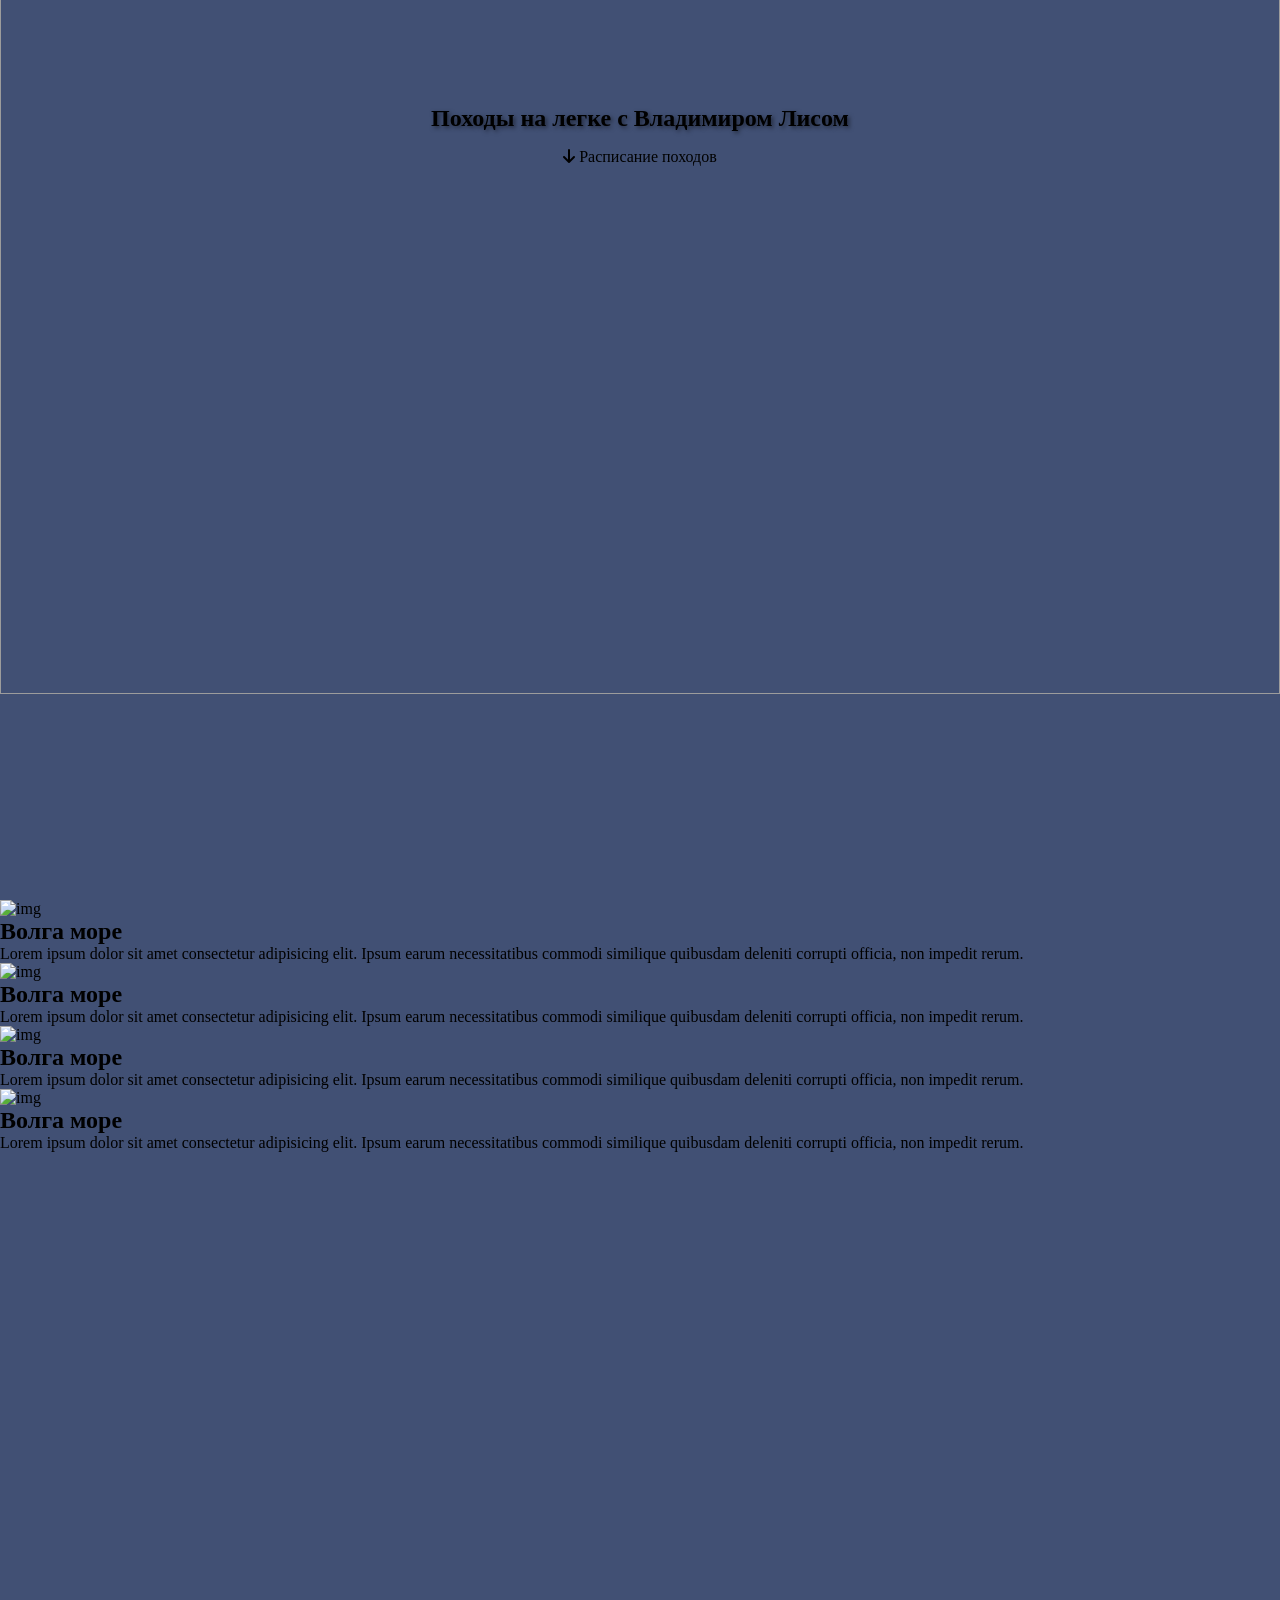
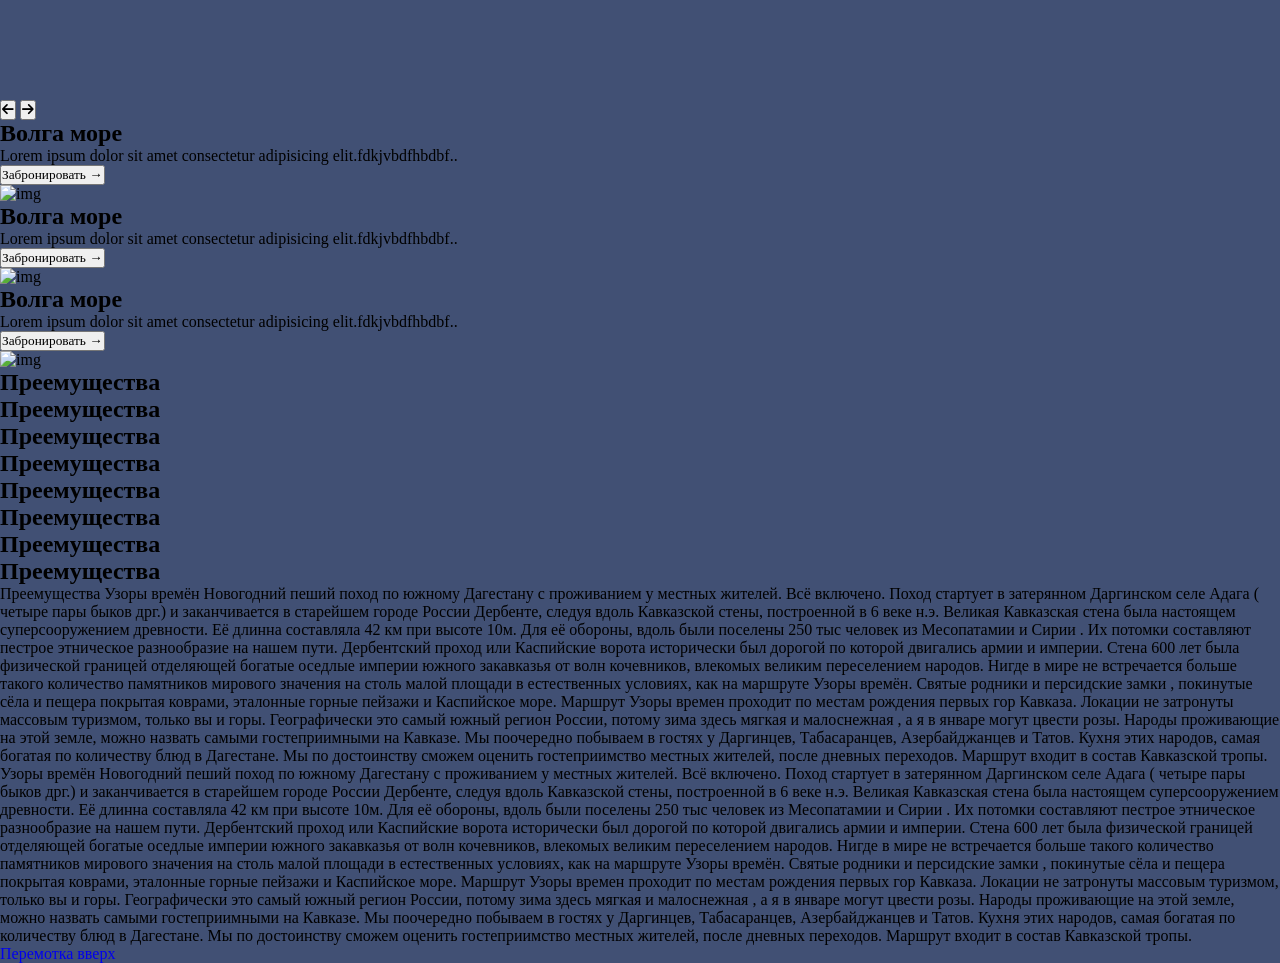
==== schedule.html @ 0742a008 "Add files via upload" ====
<!DOCTYPE html>
<html lang="en">
<head>
    <meta charset="UTF-8">
    <meta name="viewport" content="width=device-width, initial-scale=1.0">
    <title>VolgaMore</title>
    <link rel="stylesheet" href="./style.css">
    <link rel="stylesheet" href="https://cdnjs.cloudflare.com/ajax/libs/font-awesome/6.0.0/css/all.min.css">
    
    <script src="./js/script.js" defer></script>
    <script src="./js/schedule.js" defer></script>
    <script src="./js/footer-loader.js" defer></script>
    <script src="./js/header.js" defer></script>

</head>


<body>

    <main>

        <section id="topDescription" class="topDescription">

            <div class="topDescription-container">

                <img src="styles\schedule\reference\main.jpg" alt="">

                <div class="info-box">

                    <div class="text">
                        <h1>Походы на легке с Владимиром Лисом</h1>
                    </div>

                    <div class="btn-group">

                        <div class="btn">
                            <i class="fa-solid fa-arrow-down"></i>
                            Расписание походов

                        </div>

                    </div>

                </div>

            </div>
            
        </section>

       

        <section class="scheduleItems">

            

            <ul class="videoCarousel-container">
                    <li class="card" onclick="window.location.href='volgaMore.html'">
                        <div class="img">
                            <img src="./video/one.jpg" alt="img" draggable="false">
                        </div>
                        
                        <h2>Волга море</h2>
                        <p>Lorem ipsum dolor sit amet consectetur adipisicing elit. Ipsum earum necessitatibus commodi similique quibusdam deleniti corrupti officia, non impedit rerum.</p>
                    </li>
            </ul>

            <ul class="videoCarousel-container">

                <li class="card" onclick="window.location.href='volgaMore.html'">
                    <div class="img">
                        <img src="./video/one.jpg" alt="img" draggable="false">
                    </div>
                    
                    <h2>Волга море</h2>
                    <p>Lorem ipsum dolor sit amet consectetur adipisicing elit. Ipsum earum necessitatibus commodi similique quibusdam deleniti corrupti officia, non impedit rerum.</p>
                </li>
            </ul>

            <ul class="videoCarousel-container">

                <li class="card" onclick="window.location.href='volgaMore.html'">
                    <div class="img">
                        <img src="./video/one.jpg" alt="img" draggable="false">
                    </div>
                    
                    <h2>Волга море</h2>
                    <p>Lorem ipsum dolor sit amet consectetur adipisicing elit. Ipsum earum necessitatibus commodi similique quibusdam deleniti corrupti officia, non impedit rerum.</p>
                </li>
            </ul>

            <ul class="videoCarousel-container">

                <li class="card" onclick="window.location.href='volgaMore.html'">
                    <div class="img">
                        <img src="./video/one.jpg" alt="img" draggable="false">
                    </div>
                    
                    <h2>Волга море</h2>
                    <p>Lorem ipsum dolor sit amet consectetur adipisicing elit. Ipsum earum necessitatibus commodi similique quibusdam deleniti corrupti officia, non impedit rerum.</p>
                </li>
            </ul>

           

        </section>



        <section class="discriptionSchedule">
     

            <div class="features-container" id="scheduleCarousel">
                
                <!-- Кнопки навигации -->

                    <div class="carousel-controls">

                            <button id="prevCard" class="nav-arrow"><i class="fa-solid fa-arrow-left"></i></button>
                            <button id="nextCard" class="nav-arrow"><i class="fa-solid fa-arrow-right"></i></button>
                    </div>
                            
                        <!-- Карточка 1 -->
                    <div class="cardfeature" data-index="0" id="cardfeature1">

                        
                    <div class="left-partD">

                        <div class="intPart">
                        <h2>Волга море</h2>
                    </div>
                        
                        <p>Lorem ipsum dolor sit amet consectetur adipisicing elit.fdkjvbdfhbdbf..</p>
                        <button class="btn">Забронировать →</button>
                        
                    </div>

                    <div class="img">
                        <img src="./video/one.jpg" alt="img" draggable="false">
                    </div>

                    </div>

                    <!-- Карточка 2 -->
                    <div class="cardfeature" data-index="1" id="cardfeature2">
                        

                        <div class="left-partD">

                            <div class="intPart">
                            <h2>Волга море</h2>
                            </div>
                        
                            <p>Lorem ipsum dolor sit amet consectetur adipisicing elit.fdkjvbdfhbdbf..</p>
                            <button class="btn">Забронировать →</button>
                        
                        </div>

                        <div class="img">
                            <img src="./video/two.jpg" alt="img" draggable="false">
                        </div>

                    </div>

                    <!-- Карточка 3 -->
                    <div class="cardfeature" data-index="2" id="cardfeature3">
                    
                       <div class="left-partD">

                            <div class="intPart">
                            <h2>Волга море</h2>
                            </div>
                        
                            <p>Lorem ipsum dolor sit amet consectetur adipisicing elit.fdkjvbdfhbdbf..</p>
                            <button class="btn">Забронировать →</button>
                        
                        </div>

                        <div class="img">
                            <img src="./video/three.jpg" alt="img" draggable="false">
                        </div>
                </div>

            </div>       

            <div class="schedule-testimony">

            <h1>Преемущества</h1>
            <h1>Преемущества</h1>
            <h1>Преемущества</h1>
            <h1>Преемущества</h1>
            <h1>Преемущества</h1>
            <h1>Преемущества</h1>
            <h1>Преемущества</h1>
            <h1>Преемущества</h1>
            <p>Преемущества  Узоры времён
                Новогодний  пеший  поход по южному Дагестану  с проживанием  у местных жителей.  Всё включено.
                Поход стартует в затерянном Даргинском селе Адага ( четыре пары быков дрг.) и заканчивается   в старейшем городе России Дербенте, следуя вдоль Кавказской стены,  построенной в 6 веке н.э. Великая Кавказская стена была настоящем суперсооружением древности. Её длинна составляла 42 км при высоте 10м. Для её обороны, вдоль были поселены  250 тыс человек из Месопатамии и Сирии . Их потомки составляют пестрое этническое разнообразие на нашем пути. Дербентский проход или Каспийские ворота исторически был дорогой по которой двигались армии и империи.
                Стена 600 лет была физической границей отделяющей богатые оседлые империи южного закавказья от волн кочевников, влекомых великим переселением народов.
                Нигде в мире не встречается больше такого количество памятников мирового значения на столь малой площади в естественных условиях, как на маршруте Узоры времён.
                Святые родники и персидские замки , покинутые сёла и пещера покрытая коврами, эталонные горные  пейзажи и Каспийское море. 
                Маршрут Узоры времен проходит по местам рождения первых гор Кавказа. Локации не затронуты массовым туризмом, только вы и горы.
                Географически это самый южный регион России, потому зима здесь мягкая и малоснежная , а я в январе могут цвести розы. 
                Народы проживающие на этой земле,  можно назвать самыми гостеприимными на Кавказе. Мы  поочередно побываем в гостях у Даргинцев, Табасаранцев, Азербайджанцев и Татов. Кухня этих народов, самая богатая по количеству блюд в Дагестане. Мы по достоинству сможем оценить гостеприимство местных жителей,  после дневных переходов.
                Маршрут входит в состав Кавказской тропы.
                Узоры времён
                Новогодний  пеший  поход по южному Дагестану  с проживанием  у местных жителей.  Всё включено.
                Поход стартует в затерянном Даргинском селе Адага ( четыре пары быков дрг.) и заканчивается   в старейшем городе России Дербенте, следуя вдоль Кавказской стены,  построенной в 6 веке н.э. Великая Кавказская стена была настоящем суперсооружением древности. Её длинна составляла 42 км при высоте 10м. Для её обороны, вдоль были поселены  250 тыс человек из Месопатамии и Сирии . Их потомки составляют пестрое этническое разнообразие на нашем пути. Дербентский проход или Каспийские ворота исторически был дорогой по которой двигались армии и империи.
                Стена 600 лет была физической границей отделяющей богатые оседлые империи южного закавказья от волн кочевников, влекомых великим переселением народов.
                Нигде в мире не встречается больше такого количество памятников мирового значения на столь малой площади в естественных условиях, как на маршруте Узоры времён.
                Святые родники и персидские замки , покинутые сёла и пещера покрытая коврами, эталонные горные  пейзажи и Каспийское море. 
                Маршрут Узоры времен проходит по местам рождения первых гор Кавказа. Локации не затронуты массовым туризмом, только вы и горы.
                Географически это самый южный регион России, потому зима здесь мягкая и малоснежная , а я в январе могут цвести розы. 
                Народы проживающие на этой земле,  можно назвать самыми гостеприимными на Кавказе. Мы  поочередно побываем в гостях у Даргинцев, Табасаранцев, Азербайджанцев и Татов. Кухня этих народов, самая богатая по количеству блюд в Дагестане. Мы по достоинству сможем оценить гостеприимство местных жителей,  после дневных переходов.
                Маршрут входит в состав Кавказской тропы.

            </p>

            </div>
            

            <div class="scrollUp">
            <a href="#" class="btn">Перемотка вверх</a>
        </div>


        </section>


        
        
        
        <div id="footer-placeholder"></div>


    </main>

    


    


</body>
---- style.css ----
@import "./elements/header/header.css";
@import "./elements/runstrok/runtrips.css";
@import "./elements/footer/footer.css";





@import "./styles/videoCarousel.css";
@import "./styles/about.css";


@import "./styles/navForPoxod.css";
@import "./styles/contactFormSection.css";
@import "./styles/fotoFromBento.css";

@import "./styles/opinion.css";
@import "./styles/video-carousel.css";
@import "./styles/schedule/schedule.css";
@import "./styles/schedule/discription.css";

@import "./styles/roors/root.css";

@import "./videoSection/videoMain.css";

@import "./fotoSection/fotoStylesMain.css";
@import "./fotoSection/forGeneralFotoAlbom.css";











*{
    margin: 0;
    padding: 0;
    box-sizing: border-box;
    font-family: 'Poppins';
    text-decoration: none;
    scroll-behavior: smooth;
    list-style: none;
    
    
}


html{
     height: 100%;
}

body{
    height: 100%;
    display: flex;
    flex-direction: column;
    min-height: 100vh;
    background-color: rgb(65, 80, 116);
}



section{
   
    min-height: 50rem;
    width: 100%;
    position: relative;
    

    
}

.topDescription {
    display: flex;
    align-items: center;
    justify-content: center;
    padding: 0;
    margin: 0;
    position: relative;
    width: 100%;
    height: 100vh; /* Make section full viewport height */
     z-index: 1;

}

.topDescription .topDescription-container {
    display: flex;
    align-items: center;
    justify-content: center;
    position: relative;
    width: 100%;
    height: 100%; /* Take full height of parent */
}

.topDescription-container img {
    width: 100%;
    height: 90%;
    object-fit: cover; /* Cover entire area without distortion */
    display: block;
    margin-top: -10rem;
    filter: brightness(0.8) contrast(1.1); /* Darker with slightly more contrast */
}

.info-box {
    position: absolute;
    top: 15%; /* Center vertically */
    left: 50%;
    transform: translate(-50%, -50%); /* Perfect centering */
    text-align: center;
    z-index: 10;
    width: 100%;
    padding: 2rem;
}

.info-box .text h1 {
    margin-bottom: 1rem;
    text-shadow: 2px 2px 4px rgba(0, 0, 0, 0.5);
}

.btn-group {
    display: flex;
    justify-content: center;
    gap: 1rem;
}







@media (max-width: 360px) {
    
    .section{
    max-height: 30rem;
    width: 100%;
    color: blueviolet;
    
}
}
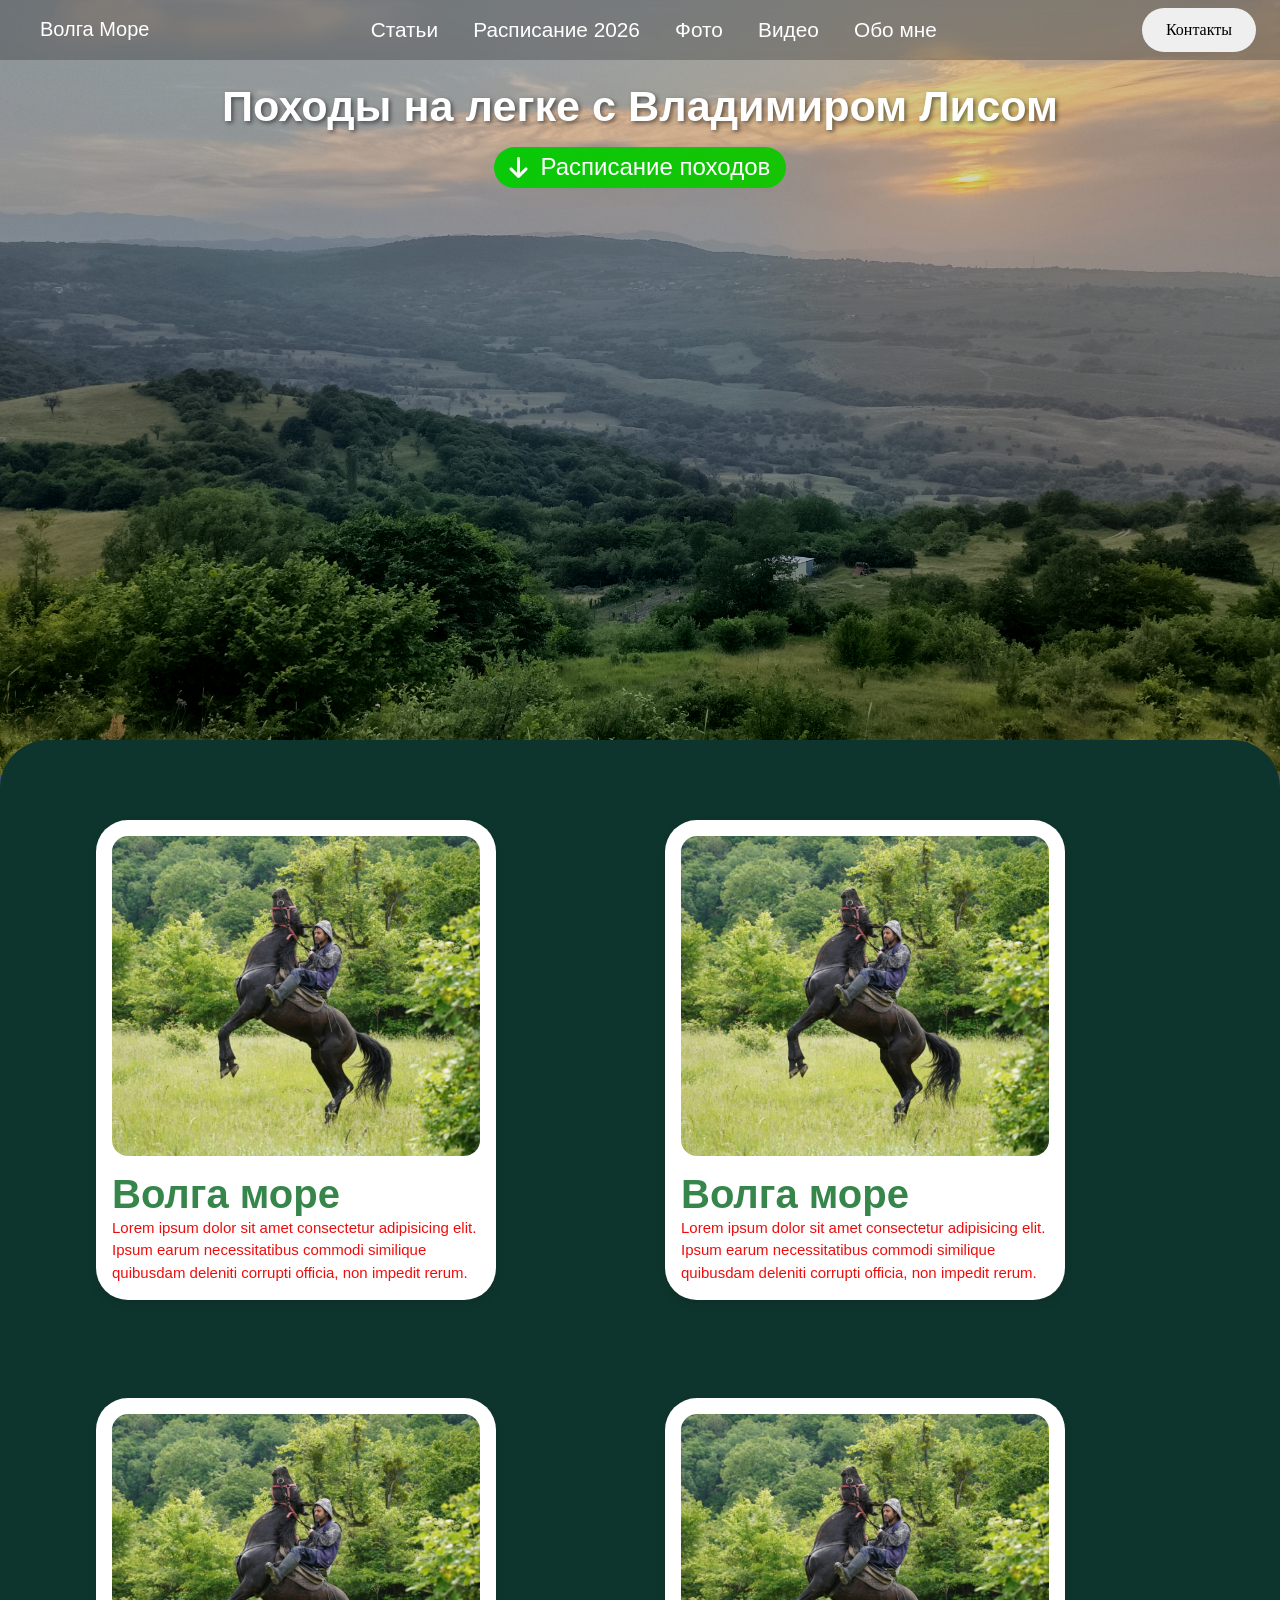
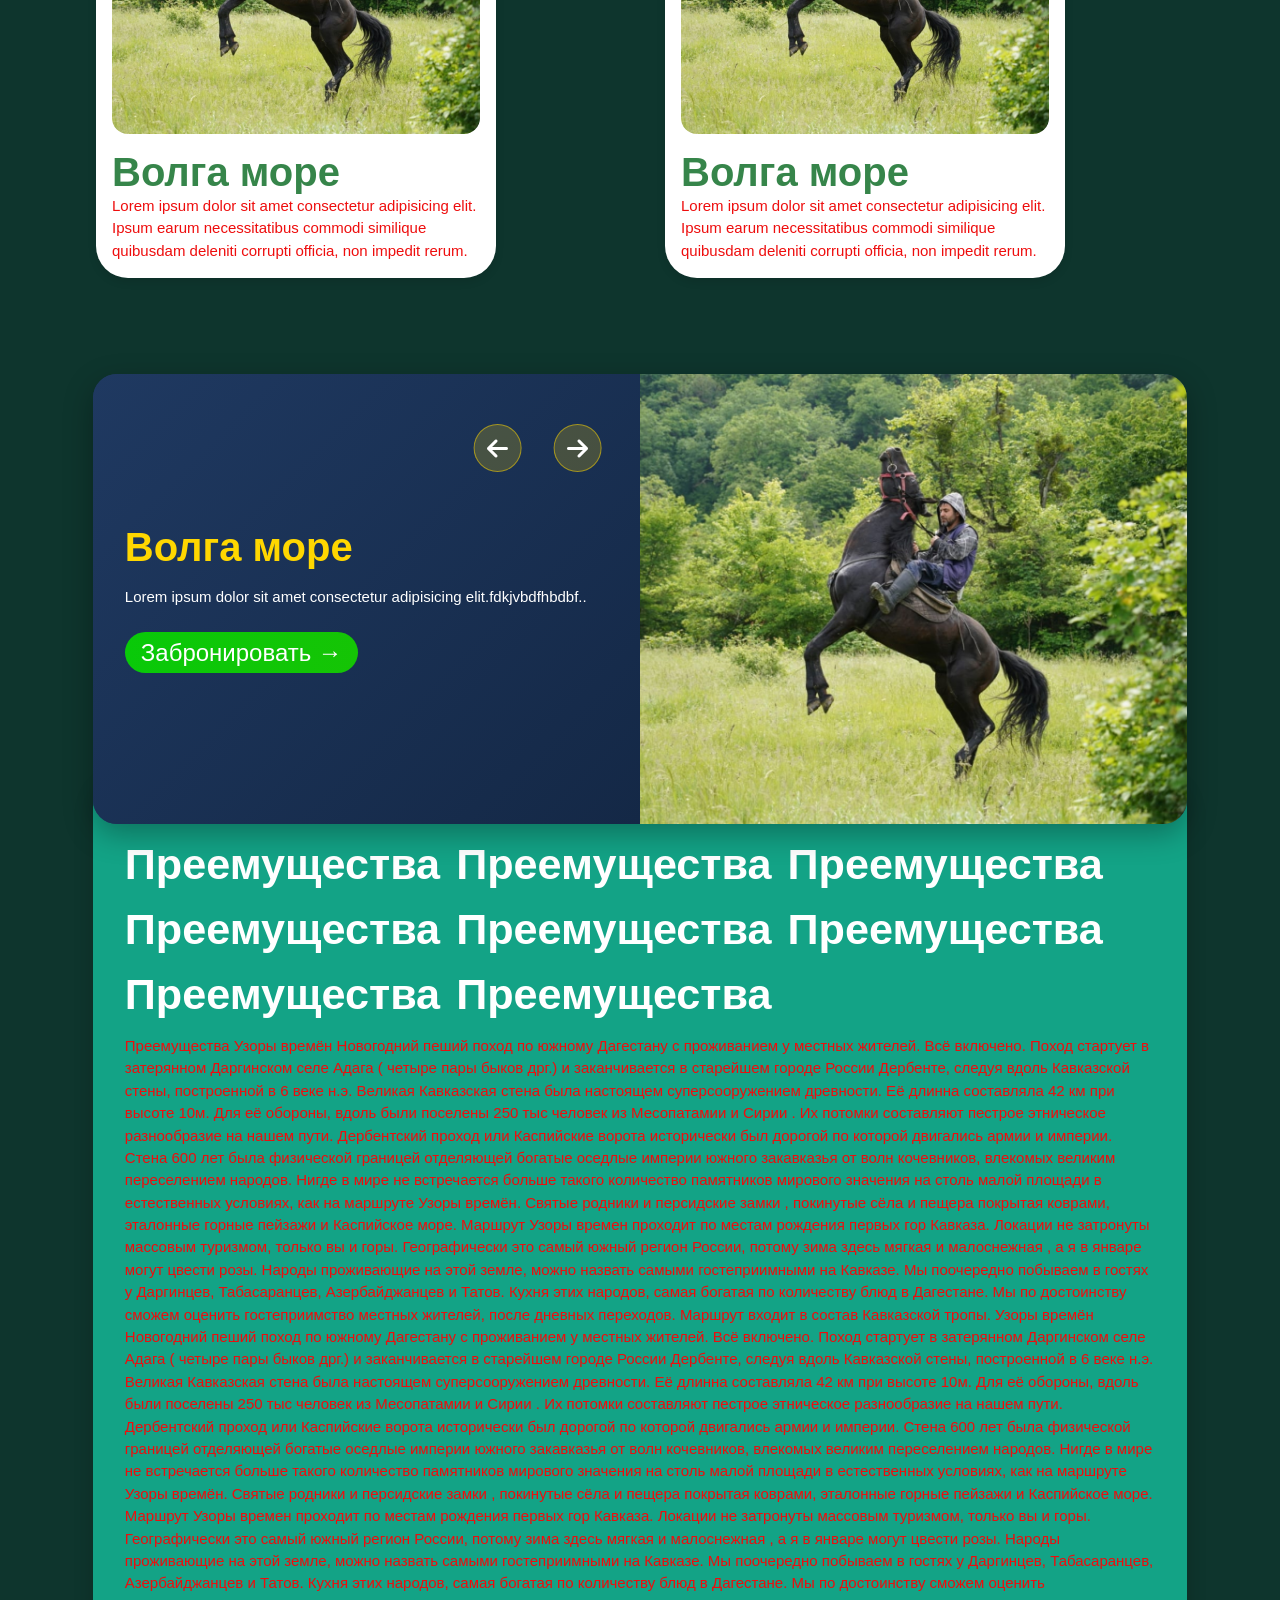
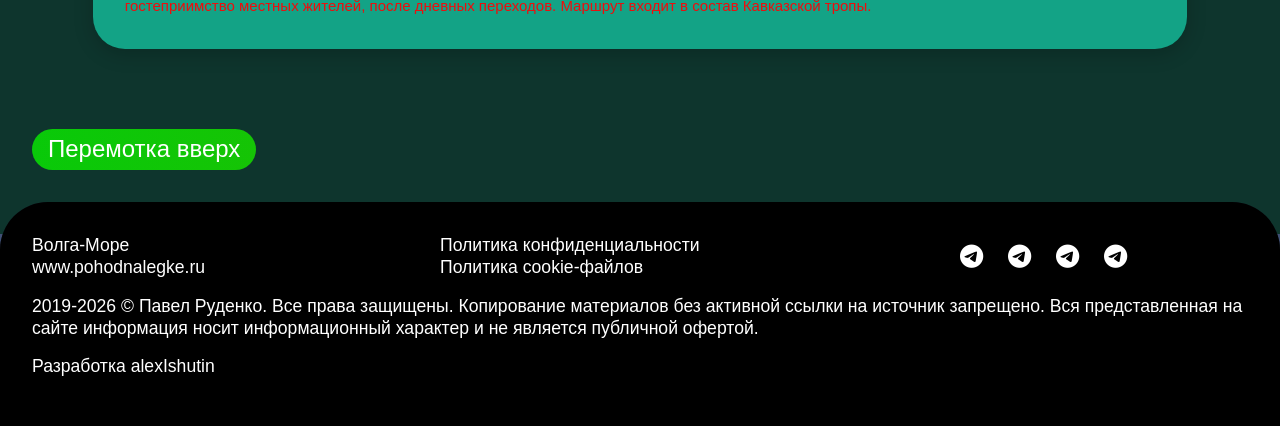
==== commit cff37919: "begin" ====
--- a/schedule.html
+++ b/schedule.html
@@ -4,14 +4,14 @@
     <meta charset="UTF-8">
     <meta name="viewport" content="width=device-width, initial-scale=1.0">
     <title>VolgaMore</title>
-    <link rel="stylesheet" href="./style.css">
+
+    <link rel="stylesheet" href="/stile.css">
+
     <link rel="stylesheet" href="https://cdnjs.cloudflare.com/ajax/libs/font-awesome/6.0.0/css/all.min.css">
-    
-    <script src="./js/script.js" defer></script>
-    <script src="./js/schedule.js" defer></script>
-    <script src="./js/footer-loader.js" defer></script>
-    <script src="./js/header.js" defer></script>
-
+
+    <script src="/js/schedule.js" defer></script>
+     <script src="/js/script.js" defer></script>
+    <script src="/js/header.js" defer></script>
 </head>
 
 
@@ -23,7 +23,7 @@
 
             <div class="topDescription-container">
 
-                <img src="styles\schedule\reference\main.jpg" alt="">
+                <img src="styles/schedule/reference/main.jpg" alt="">
 
                 <div class="info-box">
 
@@ -56,7 +56,7 @@
             <ul class="videoCarousel-container">
                     <li class="card" onclick="window.location.href='volgaMore.html'">
                         <div class="img">
-                            <img src="./video/one.jpg" alt="img" draggable="false">
+                            <img src="/video/one.jpg" alt="img" draggable="false">
                         </div>
                         
                         <h2>Волга море</h2>
@@ -68,7 +68,7 @@
 
                 <li class="card" onclick="window.location.href='volgaMore.html'">
                     <div class="img">
-                        <img src="./video/one.jpg" alt="img" draggable="false">
+                        <img src="/video/one.jpg" alt="img" draggable="false">
                     </div>
                     
                     <h2>Волга море</h2>
@@ -80,7 +80,7 @@
 
                 <li class="card" onclick="window.location.href='volgaMore.html'">
                     <div class="img">
-                        <img src="./video/one.jpg" alt="img" draggable="false">
+                        <img src="/video/one.jpg" alt="img" draggable="false">
                     </div>
                     
                     <h2>Волга море</h2>
@@ -92,7 +92,7 @@
 
                 <li class="card" onclick="window.location.href='volgaMore.html'">
                     <div class="img">
-                        <img src="./video/one.jpg" alt="img" draggable="false">
+                        <img src="/video/one.jpg" alt="img" draggable="false">
                     </div>
                     
                     <h2>Волга море</h2>
@@ -135,7 +135,7 @@
                     </div>
 
                     <div class="img">
-                        <img src="./video/one.jpg" alt="img" draggable="false">
+                        <img src="/video/one.jpg" alt="img" draggable="false">
                     </div>
 
                     </div>
@@ -156,7 +156,7 @@
                         </div>
 
                         <div class="img">
-                            <img src="./video/two.jpg" alt="img" draggable="false">
+                            <img src="/video/fore.jpg" alt="img" draggable="false">
                         </div>
 
                     </div>
@@ -176,7 +176,7 @@
                         </div>
 
                         <div class="img">
-                            <img src="./video/three.jpg" alt="img" draggable="false">
+                            <img src="/video/five.jpg" alt="img" draggable="false">
                         </div>
                 </div>
 
@@ -237,7 +237,7 @@
     
 
 
-    
+    <script src="./js/footer-loader.js" defer></script>
 
 
 </body>
--- a/stile.css
+++ b/stile.css
@@ -0,0 +1,148 @@
+
+
+
+@import "/elements/header/header.css";
+@import "/elements/runStrok/runStrips.css";
+@import "/elements/footer/footer.css";
+
+
+
+
+
+@import "/styles/videoCarousel.css";
+@import "/styles/about.css";
+@import "/styles/respons.css";
+@import "/styles/header.css";
+@import "/styles/navForPoxod.css";
+@import "/styles/contactFormSection.css";
+@import "/styles/fotoFromBento.css";
+@import "/styles/footer.css";
+@import "/styles/opinion.css";
+@import "/styles/video-carousel.css";
+@import "/styles/schedule/schedule.css";
+@import "/styles/schedule/discription.css";
+@import "/styles/roors/root.css";
+
+
+@import "/videoSection/videoMain.css";
+
+
+
+@import "/fotoSection/fotoStylesMain.css";
+@import "/fotoSection/forGeneralFotoAlbom.css";
+
+
+
+
+
+
+
+
+
+
+
+*{
+    margin: 0;
+    padding: 0;
+    box-sizing: border-box;
+    font-family: 'Poppins';
+    text-decoration: none;
+    scroll-behavior: smooth;
+    list-style: none;
+    
+    
+}
+
+
+html{
+     height: 100%;
+}
+
+body{
+    height: 100%;
+    display: flex;
+    flex-direction: column;
+    min-height: 100vh;
+    background-color: rgb(65, 80, 116);
+}
+
+
+
+section{
+   
+    min-height: 50rem;
+    width: 100%;
+    position: relative;
+    
+
+    
+}
+
+.topDescription {
+    display: flex;
+    align-items: center;
+    justify-content: center;
+    padding: 0;
+    margin: 0;
+    position: relative;
+    width: 100%;
+    height: 100vh; /* Make section full viewport height */
+     z-index: 1;
+
+}
+
+.topDescription .topDescription-container {
+    display: flex;
+    align-items: center;
+    justify-content: center;
+    position: relative;
+    width: 100%;
+    height: 100%; /* Take full height of parent */
+}
+
+.topDescription-container img {
+    width: 100%;
+    height: 90%;
+    object-fit: cover; /* Cover entire area without distortion */
+    display: block;
+    margin-top: -10rem;
+    filter: brightness(0.8) contrast(1.1); /* Darker with slightly more contrast */
+}
+
+.info-box {
+    position: absolute;
+    top: 15%; /* Center vertically */
+    left: 50%;
+    transform: translate(-50%, -50%); /* Perfect centering */
+    text-align: center;
+    z-index: 10;
+    width: 100%;
+    padding: 2rem;
+}
+
+.info-box .text h1 {
+    margin-bottom: 1rem;
+    text-shadow: 2px 2px 4px rgba(0, 0, 0, 0.5);
+}
+
+.btn-group {
+    display: flex;
+    justify-content: center;
+    gap: 1rem;
+}
+
+
+
+
+
+
+
+@media (maxwidth: 360px) {
+    
+    .section{
+    max-height: 30rem;
+    width: 100%;
+    color: blueviolet;
+    
+}
+}
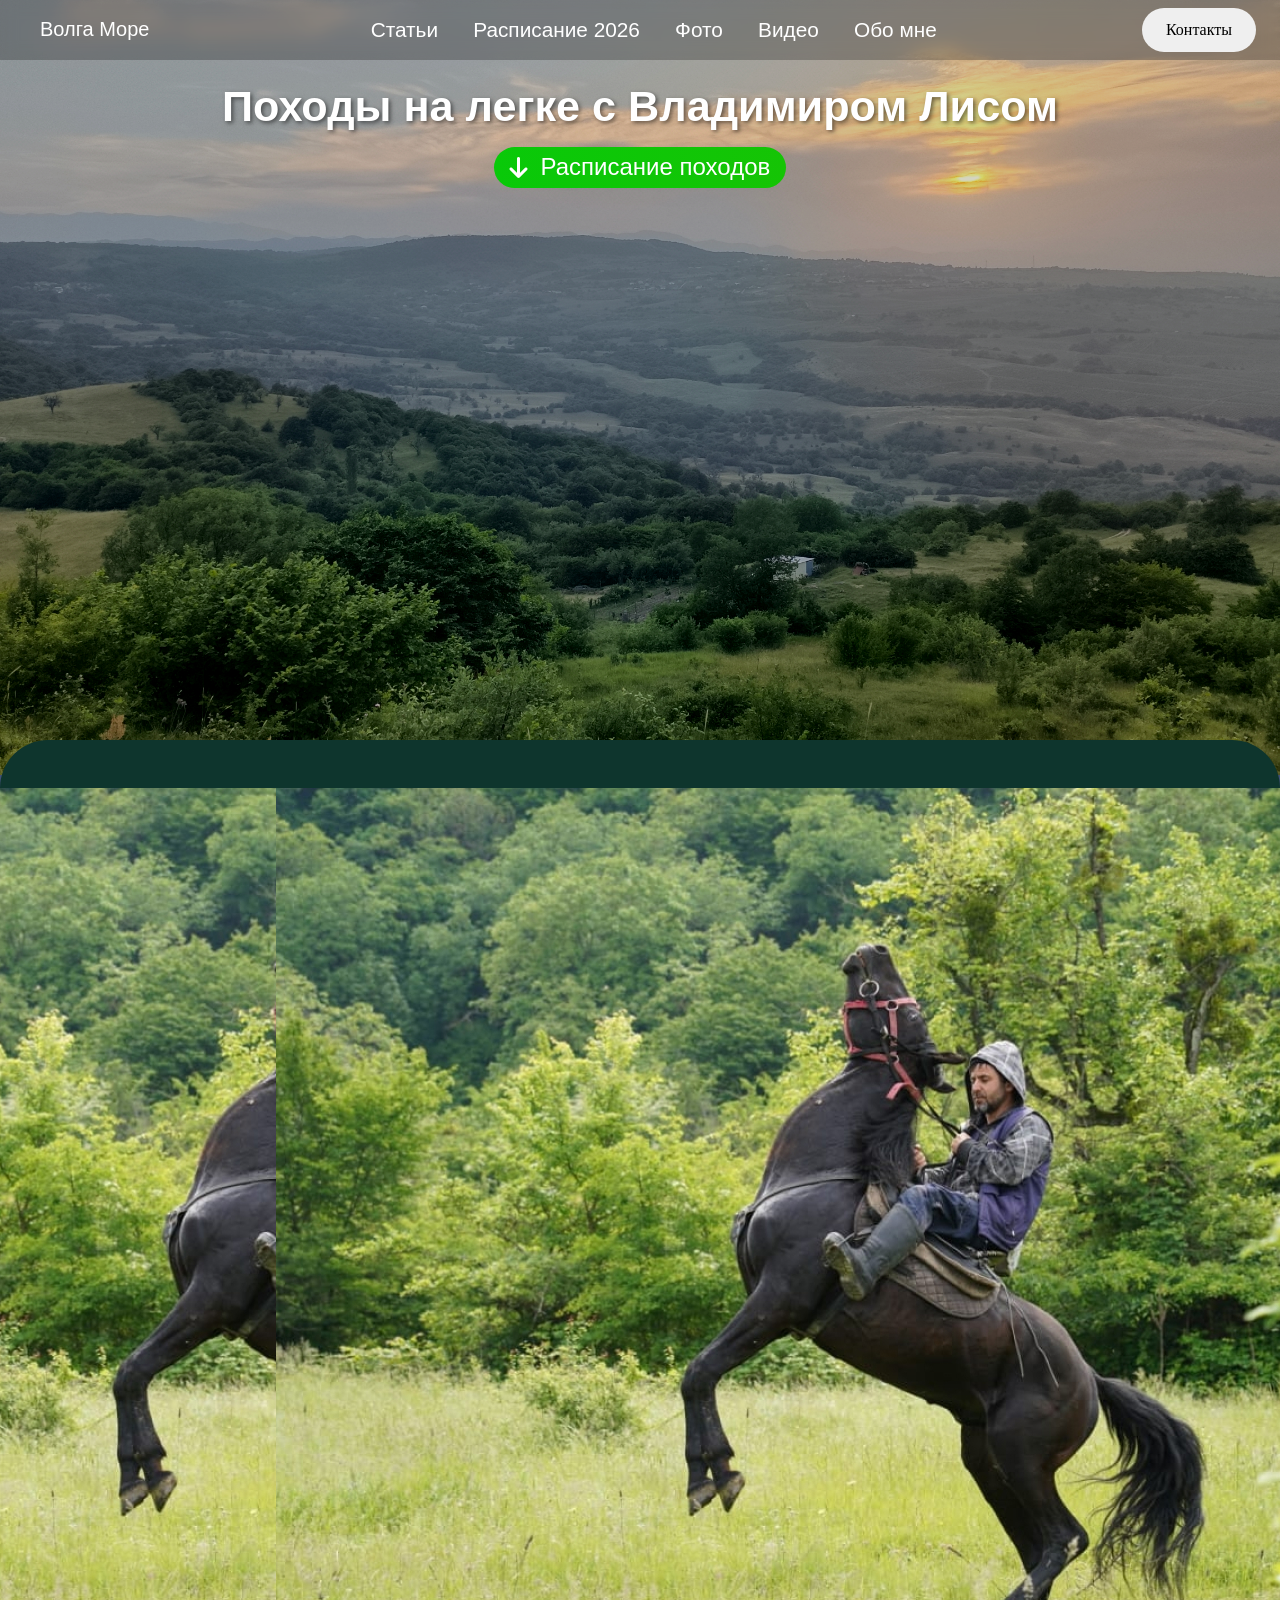
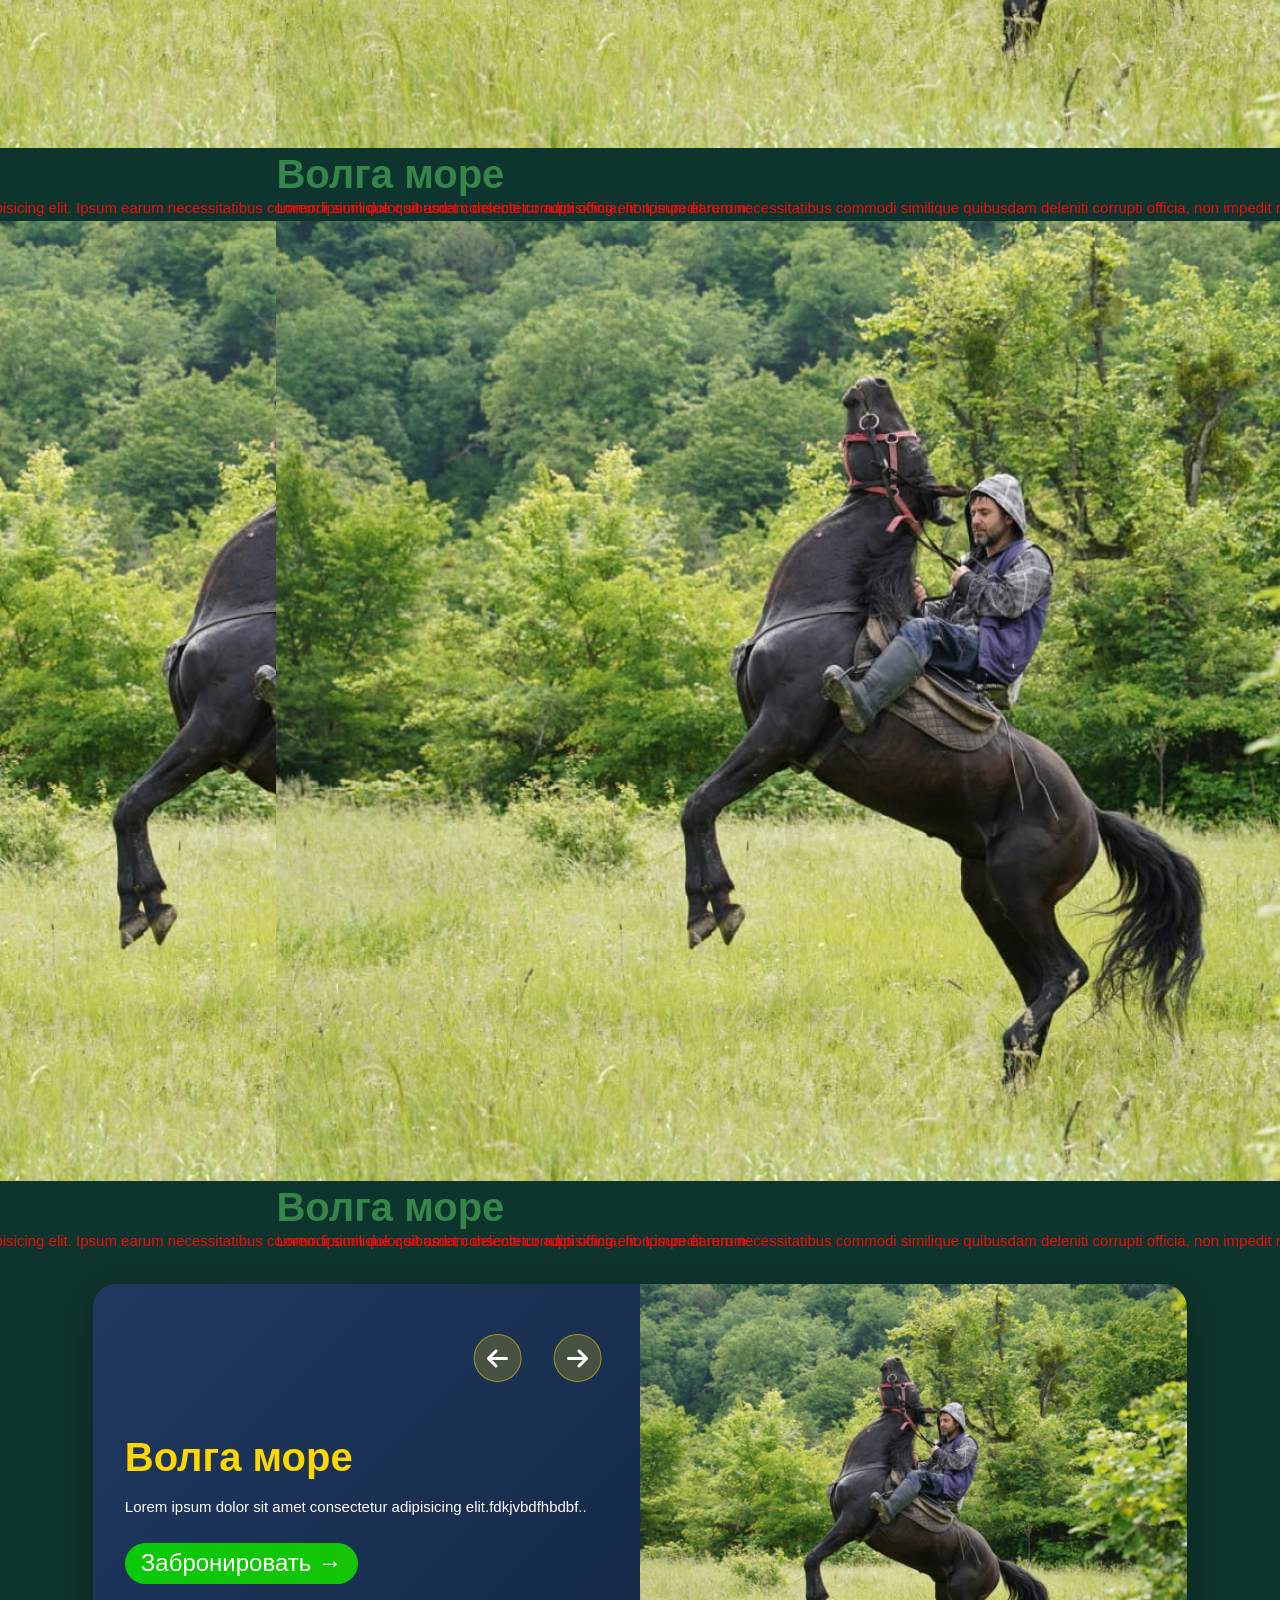
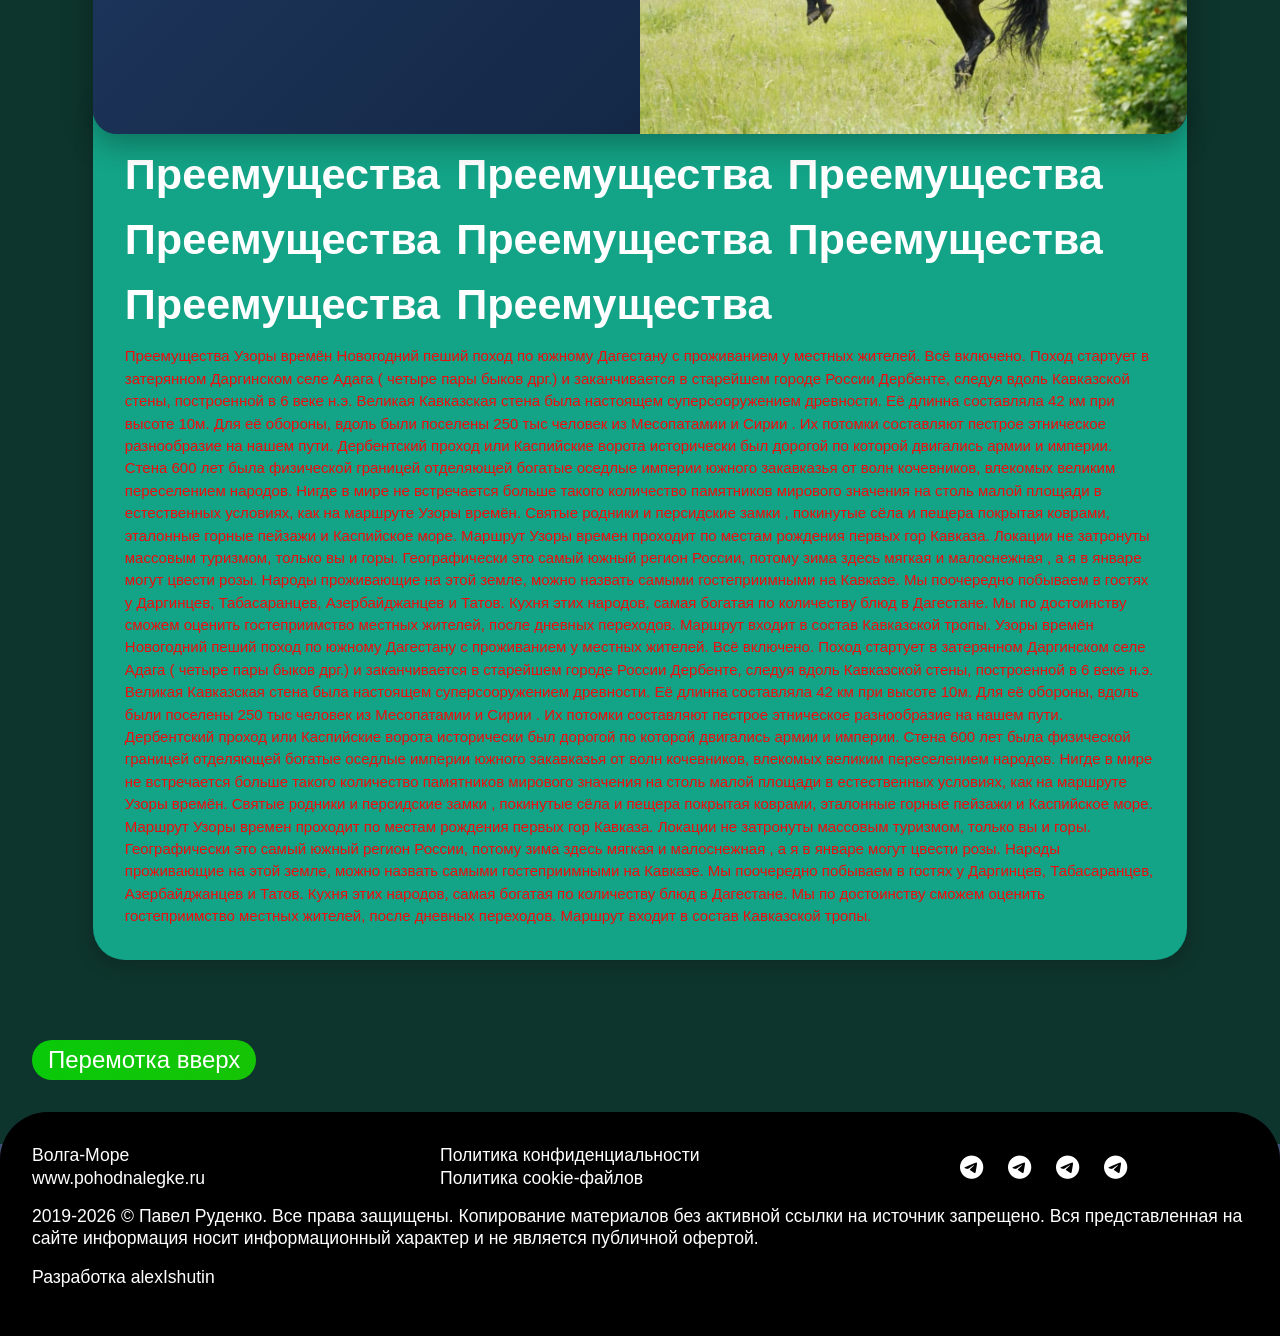
==== commit 9ff1a70c: "Update schedule.html" ====
--- a/schedule.html
+++ b/schedule.html
@@ -5,7 +5,7 @@
     <meta name="viewport" content="width=device-width, initial-scale=1.0">
     <title>VolgaMore</title>
 
-    <link rel="stylesheet" href="/stile.css">
+    <link rel="stylesheet" href="stile.css">
 
     <link rel="stylesheet" href="https://cdnjs.cloudflare.com/ajax/libs/font-awesome/6.0.0/css/all.min.css">
 
--- a/stile.css
+++ b/stile.css
@@ -9,19 +9,19 @@
 
 
 
-@import "/styles/videoCarousel.css";
-@import "/styles/about.css";
-@import "/styles/respons.css";
-@import "/styles/header.css";
-@import "/styles/navForPoxod.css";
+@import "stiles/videoCarousel.css";
+@import "stiles/about.css";
+@import "stiles/respons.css";
+@import "stiles/header.css";
+@import "stiles/navForPoxod.css";
 @import "/styles/contactFormSection.css";
-@import "/styles/fotoFromBento.css";
-@import "/styles/footer.css";
-@import "/styles/opinion.css";
-@import "/styles/video-carousel.css";
+@import "styles/fotoFromBento.css";
+@import "styles/footer.css";
+@import "styles/opinion.css";
+@import "styles/video-carousel.css";
 @import "/styles/schedule/schedule.css";
-@import "/styles/schedule/discription.css";
-@import "/styles/roors/root.css";
+@import "styles/schedule/discription.css";
+@import "styles/roors/root.css";
 
 
 @import "/videoSection/videoMain.css";
